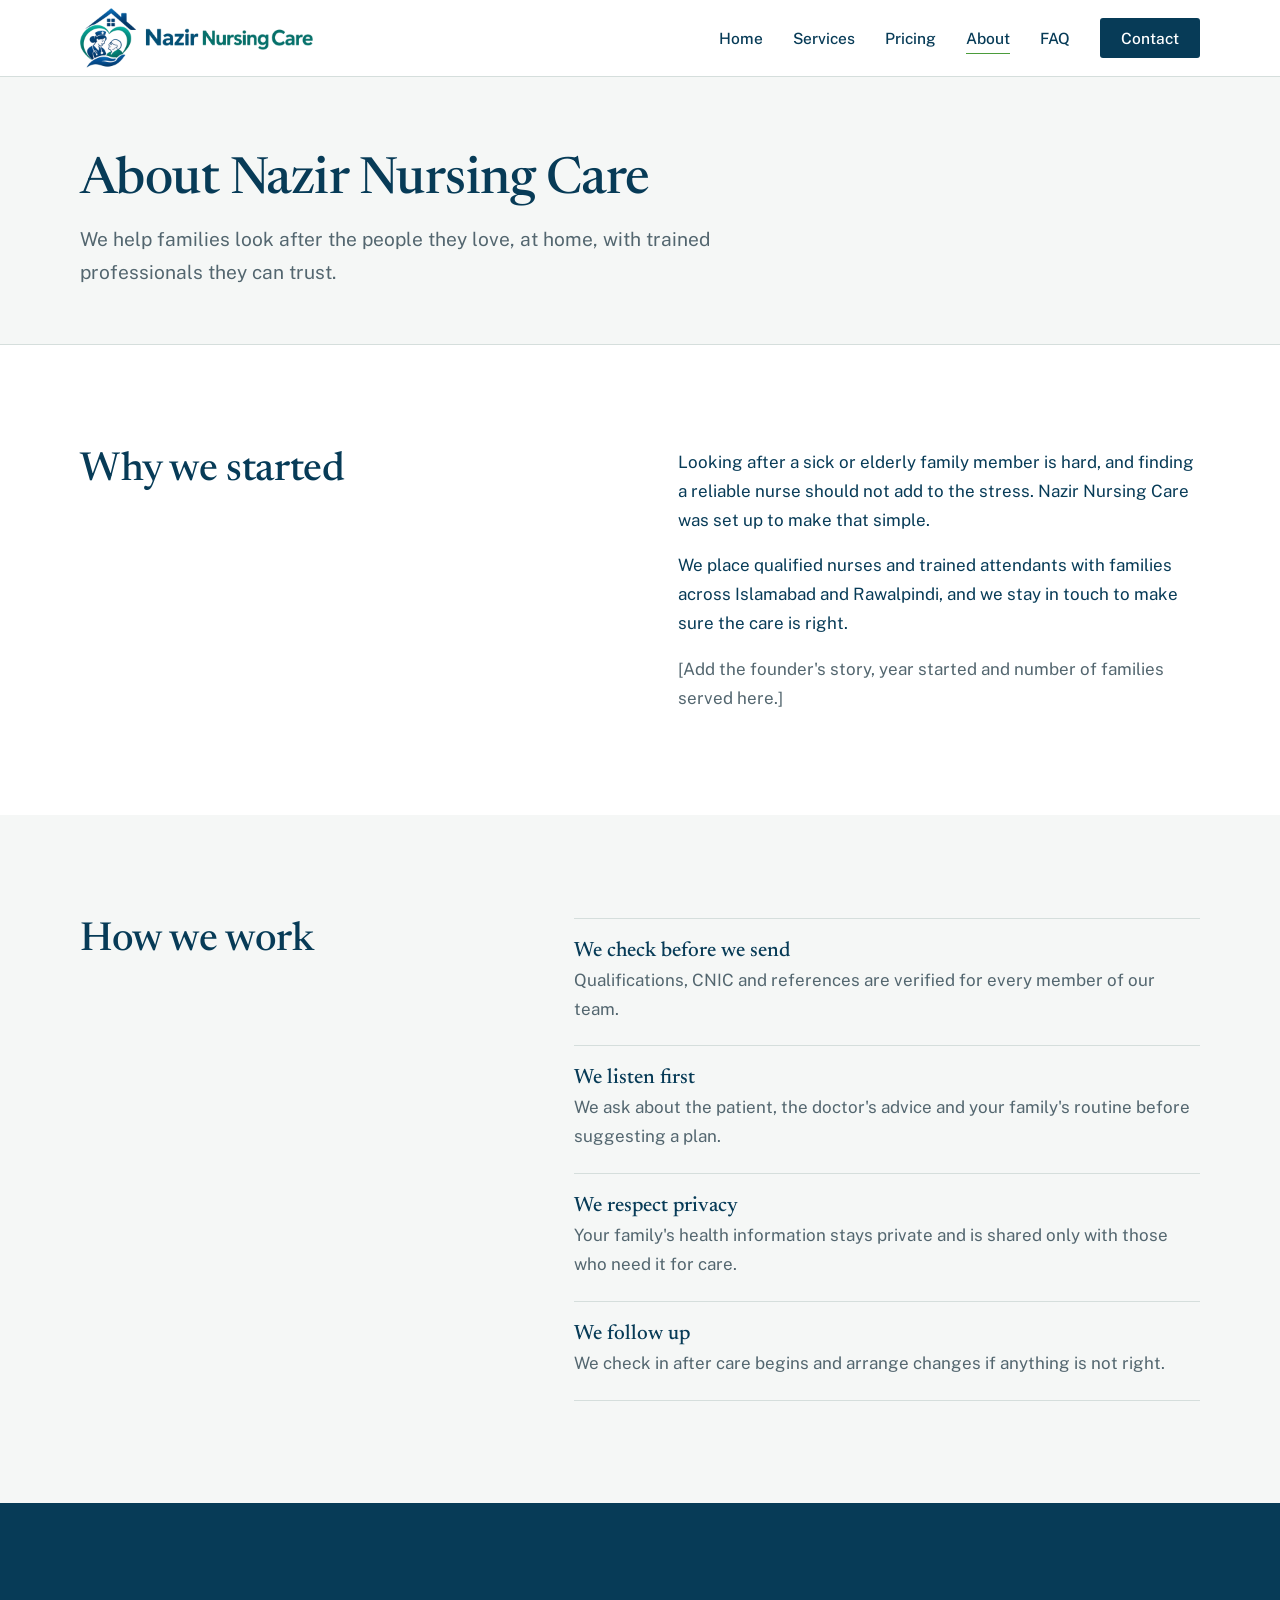
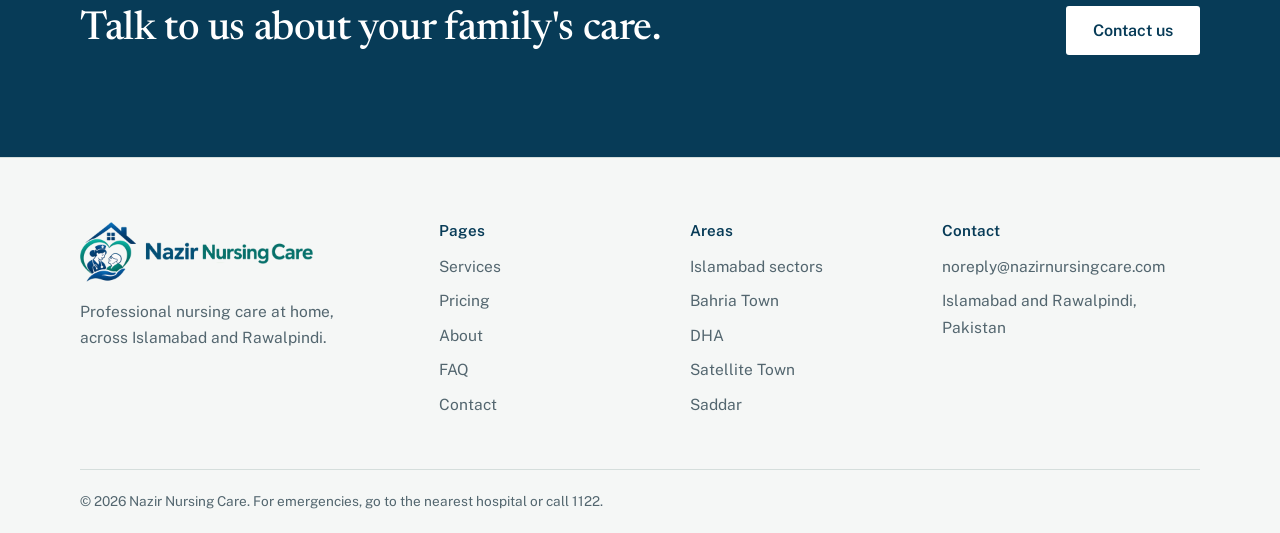
==== about.html @ 5797d5ae "Remove call and WhatsApp, simplify contact to email Co-Authored-By: Claude Sonnet 5.5 <noreply@anthr" ====
<!doctype html>
<html lang="en">
<head>
<meta charset="utf-8">
<meta name="viewport" content="width=device-width,initial-scale=1">
<title>About | Nazir Nursing Care</title>
<meta name="description" content="Nazir Nursing Care provides professional home nursing in Islamabad and Rawalpindi with verified, qualified nurses and attendants.">
<meta property="og:type" content="website">
<meta property="og:site_name" content="Nazir Nursing Care">
<meta property="og:title" content="About | Nazir Nursing Care">
<meta property="og:description" content="Nazir Nursing Care provides professional home nursing in Islamabad and Rawalpindi with verified, qualified nurses and attendants.">
<meta property="og:image" content="https://nazir-nursing-care.mylogiclab.cloud/images/logo-full.png?v=4">
<meta name="theme-color" content="#073b57">
<link rel="preconnect" href="https://fonts.googleapis.com">
<link rel="preconnect" href="https://fonts.gstatic.com" crossorigin>
<link href="https://fonts.googleapis.com/css2?family=Newsreader:opsz,wght@6..72,400;6..72,500&family=Public+Sans:wght@400;500;600&display=swap" rel="stylesheet">
<link rel="icon" href="images/favicon.ico?v=2" sizes="any">
<link rel="icon" href="images/favicon.png?v=2" type="image/png">
<link rel="apple-touch-icon" href="images/apple-touch-icon.png?v=2">
<link rel="stylesheet" href="css/style.css?v=5">
<script type="application/ld+json">
{"@context":"https://schema.org","@type":"MedicalBusiness","name":"Nazir Nursing Care","areaServed":["Islamabad","Rawalpindi"],"address":{"@type":"PostalAddress","addressLocality":"Islamabad","addressCountry":"PK"}}
</script>
</head>
<body>

<header class="site-head">
  <div class="wrap nav">
    <a class="brand" href="index.html"><img src="images/logo-horizontal.png?v=4" alt="Nazir Nursing Care" width="233" height="60"></a>
    <button class="burger" aria-label="Menu" aria-expanded="false"><svg viewBox="0 0 24 24" fill="none" stroke="currentColor" stroke-width="2" stroke-linecap="round"><path d="M3 6h18M3 12h18M3 18h18"/></svg></button>
    <ul class="menu">
      <li><a href="index.html">Home</a></li>
      <li><a href="services.html">Services</a></li>
      <li><a href="pricing.html">Pricing</a></li>
      <li><a href="about.html" aria-current="page">About</a></li>
      <li><a href="faq.html">FAQ</a></li>
      <li><a class="btn btn-ink" href="contact.html">Contact</a></li>
    </ul>
  </div>
</header>

<main>

<section class="page-head"><div class="wrap"><h1>About Nazir Nursing Care</h1><p class="lead">We help families look after the people they love, at home, with trained professionals they can trust.</p></div></section>
<section class="band"><div class="wrap split even">
  <div>
    <h2>Why we started</h2>
  </div>
  <div>
    <p>Looking after a sick or elderly family member is hard, and finding a reliable nurse should not add to the stress. Nazir Nursing Care was set up to make that simple.</p>
    <p style="margin-top:1em">We place qualified nurses and trained attendants with families across Islamabad and Rawalpindi, and we stay in touch to make sure the care is right.</p>
    <p style="margin-top:1em" class="muted">[Add the founder's story, year started and number of families served here.]</p>
  </div>
</div></section>
<section class="band linen"><div class="wrap split">
  <div class="sticky"><h2>How we work</h2></div>
  <ul class="facts">
    <li><b>We check before we send</b><span>Qualifications, CNIC and references are verified for every member of our team.</span></li>
    <li><b>We listen first</b><span>We ask about the patient, the doctor's advice and your family's routine before suggesting a plan.</span></li>
    <li><b>We respect privacy</b><span>Your family's health information stays private and is shared only with those who need it for care.</span></li>
    <li><b>We follow up</b><span>We check in after care begins and arrange changes if anything is not right.</span></li>
  </ul>
</div></section>
<section class="band ink">
  <div class="wrap cta">
    <h2>Talk to us about your family's care.</h2>
    <div class="actions">
      <a class="btn btn-light" href="contact.html">Contact us</a>
    </div>
  </div>
</section>
</main>

<footer class="site-foot">
  <div class="wrap cols">
    <div>
      <a class="brand" href="index.html"><img src="images/logo-horizontal.png?v=4" alt="Nazir Nursing Care" width="233" height="60"></a>
      <p>Professional nursing care at home, across Islamabad and Rawalpindi.</p>
    </div>
    <div><h2>Pages</h2><ul><li><a href="services.html">Services</a></li><li><a href="pricing.html">Pricing</a></li><li><a href="about.html">About</a></li><li><a href="faq.html">FAQ</a></li><li><a href="contact.html">Contact</a></li></ul></div>
    <div><h2>Areas</h2><ul><li>Islamabad sectors</li><li>Bahria Town</li><li>DHA</li><li>Satellite Town</li><li>Saddar</li></ul></div>
    <div><h2>Contact</h2><ul><li><a href="mailto:noreply@nazirnursingcare.com">noreply@nazirnursingcare.com</a></li><li>Islamabad and Rawalpindi, Pakistan</li></ul></div>
  </div>
  <div class="wrap legal">&copy; 2026 Nazir Nursing Care. For emergencies, go to the nearest hospital or call 1122.</div>
</footer>

<script src="js/main.js?v=5"></script>
</body>
</html>
---- css/style.css ----
/* Nazir Nursing Care — design tokens */
:root{
  --ink:#073b57; --blue:#066d9b; --ink-deep:#052c42; --linen:#f5f7f6; --white:#fff;
  --teal:#07726b; --accent:#4b9c3b; --line:#d5dedc; --muted:#53666f; --wa:#1b8f4e;
  --serif:'Newsreader',Georgia,serif; --sans:'Public Sans',system-ui,sans-serif;
  --wrap:1120px;
}
*{box-sizing:border-box;margin:0;padding:0}
html{scroll-behavior:smooth}
body{font-family:var(--sans);color:var(--ink);background:var(--white);font-size:1.0625rem;line-height:1.7;-webkit-font-smoothing:antialiased}
img,svg{max-width:100%;display:block}
a{color:var(--teal)}
:focus-visible{outline:3px solid var(--accent);outline-offset:3px}
.wrap{width:min(var(--wrap),100% - 40px);margin-inline:auto}

/* Type scale */
h1,h2,h3{font-family:var(--serif);font-weight:500;color:var(--ink);letter-spacing:-.01em}
h1{font-size:clamp(2.4rem,5.2vw,4rem);line-height:1.08}
h2{font-size:clamp(1.8rem,3.2vw,2.5rem);line-height:1.15}
h3{font-size:1.4rem;line-height:1.25}
.lead{font-size:1.2rem;color:var(--muted);max-width:34em}
p{max-width:62ch}
.muted{color:var(--muted)}

/* Sections */
.band{padding:clamp(56px,8vw,104px) 0}
.band.linen{background:var(--linen)}
.band.ink{background:var(--ink);color:#d8e4e8}
.band.ink h2,.band.ink h3{color:#fff}
.band.ink .lead{color:#b4c6cd}
.head{margin-bottom:44px}
.head p{margin-top:12px}

/* Buttons */
.btn{display:inline-flex;align-items:center;justify-content:center;gap:10px;padding:14px 26px;border-radius:3px;font:600 1rem var(--sans);text-decoration:none;border:1.5px solid transparent;cursor:pointer;transition:background .2s,color .2s,border-color .2s}
.btn svg{width:18px;height:18px;flex:none}
.btn-ink{background:var(--ink);color:#fff}.btn-ink:hover{background:var(--teal)}
.btn-wa{background:var(--wa);color:#fff}.btn-wa:hover{background:#157a42}
.btn-line{border-color:var(--ink);color:var(--ink);background:transparent}.btn-line:hover{background:var(--ink);color:#fff}
.btn-light{background:#fff;color:var(--ink)}.btn-light:hover{background:var(--linen)}
.btn-ghost{border-color:#5d7b89;color:#fff}.btn-ghost:hover{background:#fff;color:var(--ink)}
.actions{display:flex;flex-wrap:wrap;gap:12px}

/* Header */
.site-head{position:sticky;top:0;z-index:50;background:rgba(255,255,255,.96);backdrop-filter:blur(8px);border-bottom:1px solid var(--line)}
.nav{display:flex;align-items:center;justify-content:space-between;height:76px;gap:20px}
.brand{display:flex;align-items:center;text-decoration:none}
.brand img{height:60px;width:auto}
.menu{display:flex;align-items:center;gap:30px;list-style:none}
.menu a{color:var(--ink);text-decoration:none;font-weight:500;font-size:.97rem;padding:6px 0;border-bottom:1.5px solid transparent}
.menu a:hover,.menu a[aria-current="page"]{border-color:var(--accent)}
.menu .btn{padding:10px 20px;border:1.5px solid transparent;color:#fff}
.menu .btn:hover{border-color:transparent}
.burger{display:none;background:none;border:0;padding:8px;cursor:pointer;color:var(--ink)}
.burger svg{width:28px;height:28px}

/* Hero */
.hero{padding:clamp(48px,7vw,96px) 0;background:var(--linen);border-bottom:1px solid var(--line)}
.hero .wrap{display:grid;grid-template-columns:1.05fr .95fr;gap:clamp(32px,6vw,80px);align-items:center}
.hero h1{margin-bottom:14px;font-size:clamp(2.8rem,6vw,4.6rem);line-height:1.02}
.tagline{font:500 clamp(1.3rem,2.4vw,1.7rem) var(--serif);color:var(--teal);margin-bottom:18px}
.hero .actions{margin:32px 0 26px}
.hero small{display:block;color:var(--muted);font-size:.95rem}
.plan{background:#fff;border:1px solid var(--line);border-radius:6px;box-shadow:0 1px 0 var(--line),0 24px 48px -28px rgba(14,42,59,.35)}
.plan-top{display:flex;justify-content:space-between;gap:12px;padding:18px 24px;border-bottom:1px solid var(--line);font-size:.9rem;color:var(--muted)}
.plan-top b{font:500 1.15rem var(--serif);color:var(--ink)}
.plan ol{list-style:none}
.plan li{display:grid;grid-template-columns:84px 1fr;gap:16px;padding:14px 24px;border-bottom:1px solid var(--line);font-size:.98rem;animation:rowin .6s both}
.plan li:last-child{border-bottom:0}
.plan time{font-weight:600;color:var(--teal);font-variant-numeric:tabular-nums}
.plan li:nth-child(1){animation-delay:.15s}.plan li:nth-child(2){animation-delay:.25s}
.plan li:nth-child(3){animation-delay:.35s}.plan li:nth-child(4){animation-delay:.45s}
.plan li:nth-child(5){animation-delay:.55s}.plan li:nth-child(6){animation-delay:.65s}
.plan li:nth-child(7){animation-delay:.75s}
.plan-foot{padding:14px 24px;background:var(--linen);border-radius:0 0 6px 6px;font-size:.88rem;color:var(--muted)}
@keyframes rowin{from{opacity:0;transform:translateY(8px)}to{opacity:1;transform:none}}

/* Page header (inner pages) */
.page-head{padding:clamp(44px,6vw,80px) 0 clamp(36px,5vw,56px);background:var(--linen);border-bottom:1px solid var(--line)}
.page-head h1{font-size:clamp(2.1rem,4.4vw,3.2rem);margin-bottom:14px}

/* Ruled index lists (services) */
.index{list-style:none;display:grid;grid-template-columns:1fr 1fr;column-gap:56px}
.index li{border-top:1px solid var(--line);padding:22px 0}
.index li:nth-last-child(-n+2){border-bottom:1px solid var(--line)}
.index h3{margin-bottom:6px}
.index p{color:var(--muted);font-size:.98rem}
.index a{color:inherit;text-decoration:none}
.index a:hover h3{color:var(--teal)}

/* Detailed services */
.svc{display:grid;grid-template-columns:.8fr 1.2fr;gap:40px;padding:36px 0;border-top:1px solid var(--line)}
.svc:last-child{border-bottom:1px solid var(--line)}
.svc ul{margin:12px 0 0 1.1em;color:var(--muted)}
.svc li{margin-bottom:4px}

/* Steps (a real sequence) */
.steps{list-style:none;display:grid;grid-template-columns:repeat(3,1fr);gap:40px;counter-reset:s}
.steps li{counter-increment:s;border-top:2px solid var(--accent);padding-top:18px}
.steps li:before{content:counter(s);font:500 2.4rem var(--serif);color:var(--accent);display:block;line-height:1;margin-bottom:12px}
.steps h3{margin-bottom:8px}
.steps p{color:var(--muted)}

/* Commitments */
.split{display:grid;grid-template-columns:.8fr 1.2fr;gap:clamp(32px,6vw,80px);align-items:start}
.split.even{grid-template-columns:1fr 1fr}
.sticky{position:sticky;top:110px}
.facts{list-style:none}
.facts li{padding:22px 0;border-top:1px solid var(--line)}
.facts li:last-child{border-bottom:1px solid var(--line)}
.facts b{display:block;font:500 1.3rem var(--serif);margin-bottom:4px}
.facts span{color:var(--muted)}

/* Table (pricing) */
table{width:100%;border-collapse:collapse}
caption{text-align:left;color:var(--muted);padding-bottom:12px;font-size:.95rem}
th,td{text-align:left;padding:18px 16px 18px 0;border-top:1px solid var(--line);vertical-align:top}
thead th{border-top:0;border-bottom:2px solid var(--ink);font-weight:600;font-size:.92rem;color:var(--muted)}
tbody tr:last-child td,tbody tr:last-child th{border-bottom:1px solid var(--line)}
tbody th{font:500 1.2rem var(--serif);width:34%}
td.rs{font:500 1.3rem var(--serif);white-space:nowrap}
.aside{margin-top:28px;padding:18px 22px;border-left:3px solid var(--accent);background:var(--linen);font-size:.97rem}

/* FAQ */
.faq{max-width:780px}
.faq details{border-top:1px solid var(--line)}
.faq details:last-child{border-bottom:1px solid var(--line)}
.faq summary{cursor:pointer;list-style:none;padding:22px 40px 22px 0;font:500 1.25rem var(--serif);position:relative}
.faq summary::-webkit-details-marker{display:none}
.faq summary:after{content:"";position:absolute;right:6px;top:50%;width:10px;height:10px;border-right:2px solid var(--teal);border-bottom:2px solid var(--teal);transform:translateY(-70%) rotate(45deg);transition:transform .25s}
.faq details[open] summary:after{transform:translateY(-30%) rotate(-135deg)}
.faq details p{padding:0 40px 24px 0;color:var(--muted)}

/* Contact */
.contact{display:grid;grid-template-columns:.9fr 1.1fr;gap:clamp(32px,6vw,80px)}
.rows{list-style:none;max-width:620px}
.rows li{padding:18px 0;border-top:1px solid var(--line)}
.rows li:last-child{border-bottom:1px solid var(--line)}
.rows small{display:block;color:var(--muted);font-size:.88rem}
.rows a,.rows span{font:500 1.3rem var(--serif);color:var(--ink);text-decoration:none}
.rows a:hover{color:var(--teal)}
form{background:#fff;border:1px solid var(--line);border-radius:6px;padding:clamp(22px,4vw,36px)}
form h2{font-size:1.6rem;margin-bottom:20px}
label{display:block;font-weight:600;font-size:.92rem;margin-bottom:6px}
input,select,textarea{width:100%;padding:13px 14px;border:1.5px solid var(--line);border-radius:3px;font:inherit;margin-bottom:18px;background:#fff;color:var(--ink)}
input:focus,select:focus,textarea:focus{border-color:var(--teal);outline:none;box-shadow:0 0 0 3px rgba(31,106,104,.18)}
.hint{font-size:.88rem;color:var(--muted);margin-top:12px}

/* Call to action band */
.cta{display:flex;justify-content:space-between;align-items:center;gap:32px;flex-wrap:wrap}
.cta h2{max-width:16em}

/* Footer */
.site-foot{background:var(--linen);color:var(--muted);border-top:1px solid var(--line);padding:64px 0 0;font-size:.97rem}
.site-foot .cols{display:grid;grid-template-columns:1.5fr 1fr 1fr 1.2fr;gap:36px;padding-bottom:44px}
.site-foot h2{font:600 .95rem var(--sans);color:var(--ink);margin-bottom:14px;letter-spacing:0}
.site-foot a{color:var(--muted);text-decoration:none}.site-foot a:hover{color:var(--ink)}
.site-foot ul{list-style:none}.site-foot li{margin-bottom:8px}
.site-foot p{margin-top:16px;max-width:30ch}
.legal{border-top:1px solid var(--line);padding:20px 0;font-size:.85rem}


@media(max-width:900px){
  .hero .wrap,.split,.split.even,.contact,.svc{grid-template-columns:1fr}
  .index{grid-template-columns:1fr}
  .index li:nth-last-child(2){border-bottom:0}
  .steps{grid-template-columns:1fr;gap:28px}
  .sticky{position:static}
  .site-foot .cols{grid-template-columns:1fr 1fr}
  .burger{display:block}
  .menu{display:none;position:absolute;top:76px;left:0;right:0;background:#fff;flex-direction:column;align-items:stretch;gap:0;padding:6px 20px 20px;border-bottom:1px solid var(--line)}
  .menu.open{display:flex}
  .menu li{border-bottom:1px solid var(--line)}
  .menu a{display:block;padding:14px 0;border:0}
  .menu li:last-child{border:0;padding-top:16px}
}
@media(max-width:520px){
  .brand img{height:46px}
  .site-foot .cols{grid-template-columns:1fr}
  .plan li{grid-template-columns:82px 1fr;gap:12px;padding:12px 18px}
  .plan time{white-space:nowrap}
  .plan-top,.plan-foot{padding-inline:18px}
  .cta .actions,.hero .actions{width:100%}
  .cta .btn,.hero .btn{flex:1 1 100%}
  tbody th{width:auto}
  th,td{padding-right:10px}
}
@media(prefers-reduced-motion:reduce){*{animation:none!important;transition:none!important;scroll-behavior:auto!important}}
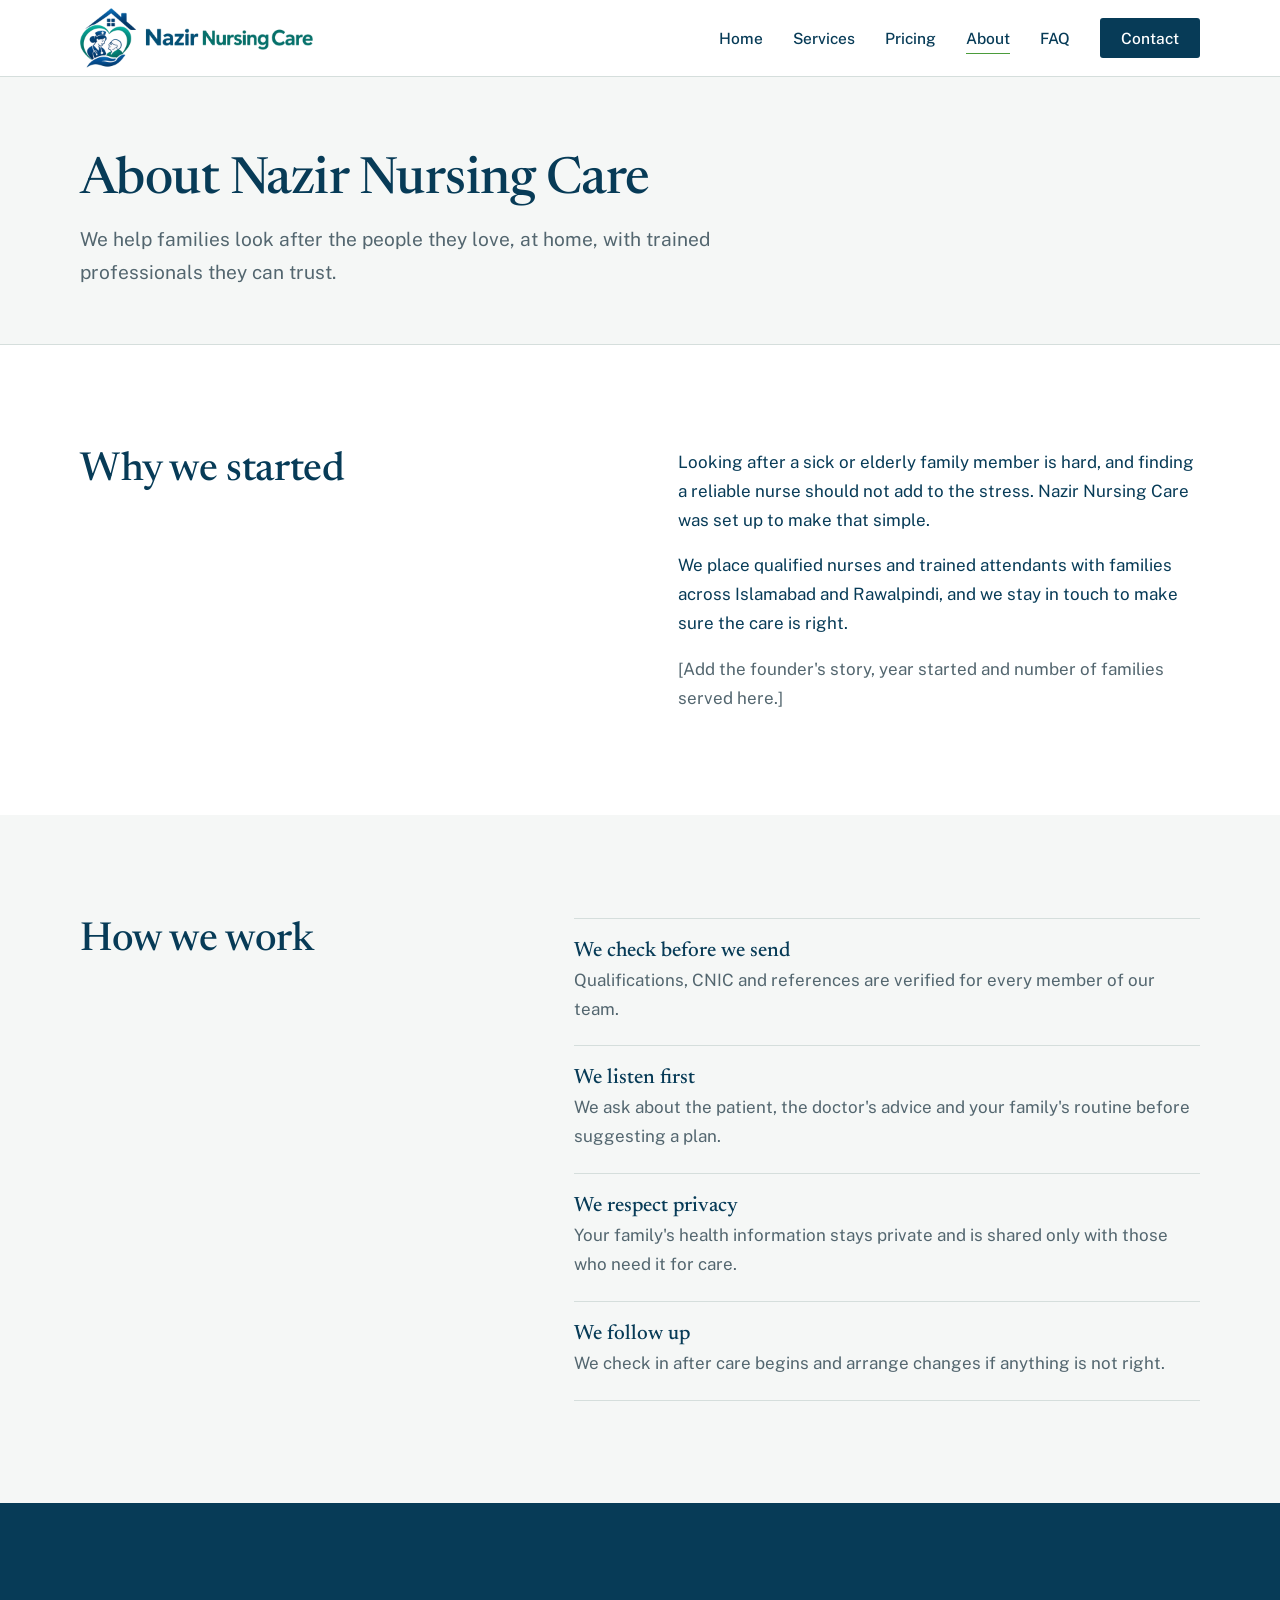
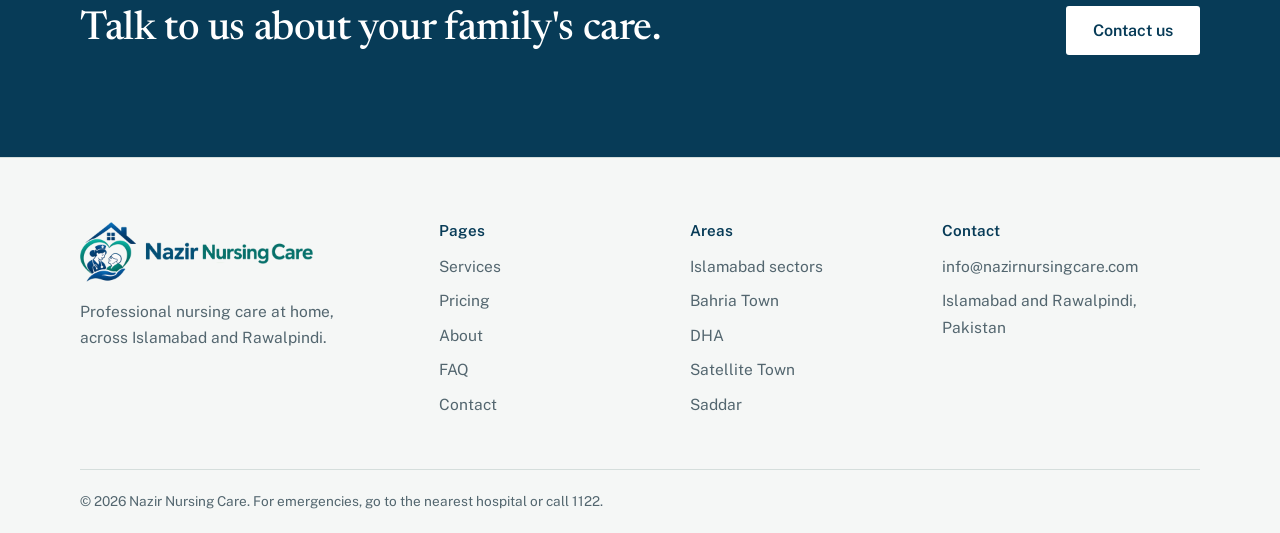
==== commit 1d7415a9: "Remove call and WhatsApp, simplify contact to email Co-Authored-By: Claude Sonnet 5.5 <noreply@anthr" ====
--- a/about.html
+++ b/about.html
@@ -79,7 +79,7 @@
     </div>
     <div><h2>Pages</h2><ul><li><a href="services.html">Services</a></li><li><a href="pricing.html">Pricing</a></li><li><a href="about.html">About</a></li><li><a href="faq.html">FAQ</a></li><li><a href="contact.html">Contact</a></li></ul></div>
     <div><h2>Areas</h2><ul><li>Islamabad sectors</li><li>Bahria Town</li><li>DHA</li><li>Satellite Town</li><li>Saddar</li></ul></div>
-    <div><h2>Contact</h2><ul><li><a href="mailto:noreply@nazirnursingcare.com">noreply@nazirnursingcare.com</a></li><li>Islamabad and Rawalpindi, Pakistan</li></ul></div>
+    <div><h2>Contact</h2><ul><li><a href="mailto:info@nazirnursingcare.com">info@nazirnursingcare.com</a></li><li>Islamabad and Rawalpindi, Pakistan</li></ul></div>
   </div>
   <div class="wrap legal">&copy; 2026 Nazir Nursing Care. For emergencies, go to the nearest hospital or call 1122.</div>
 </footer>
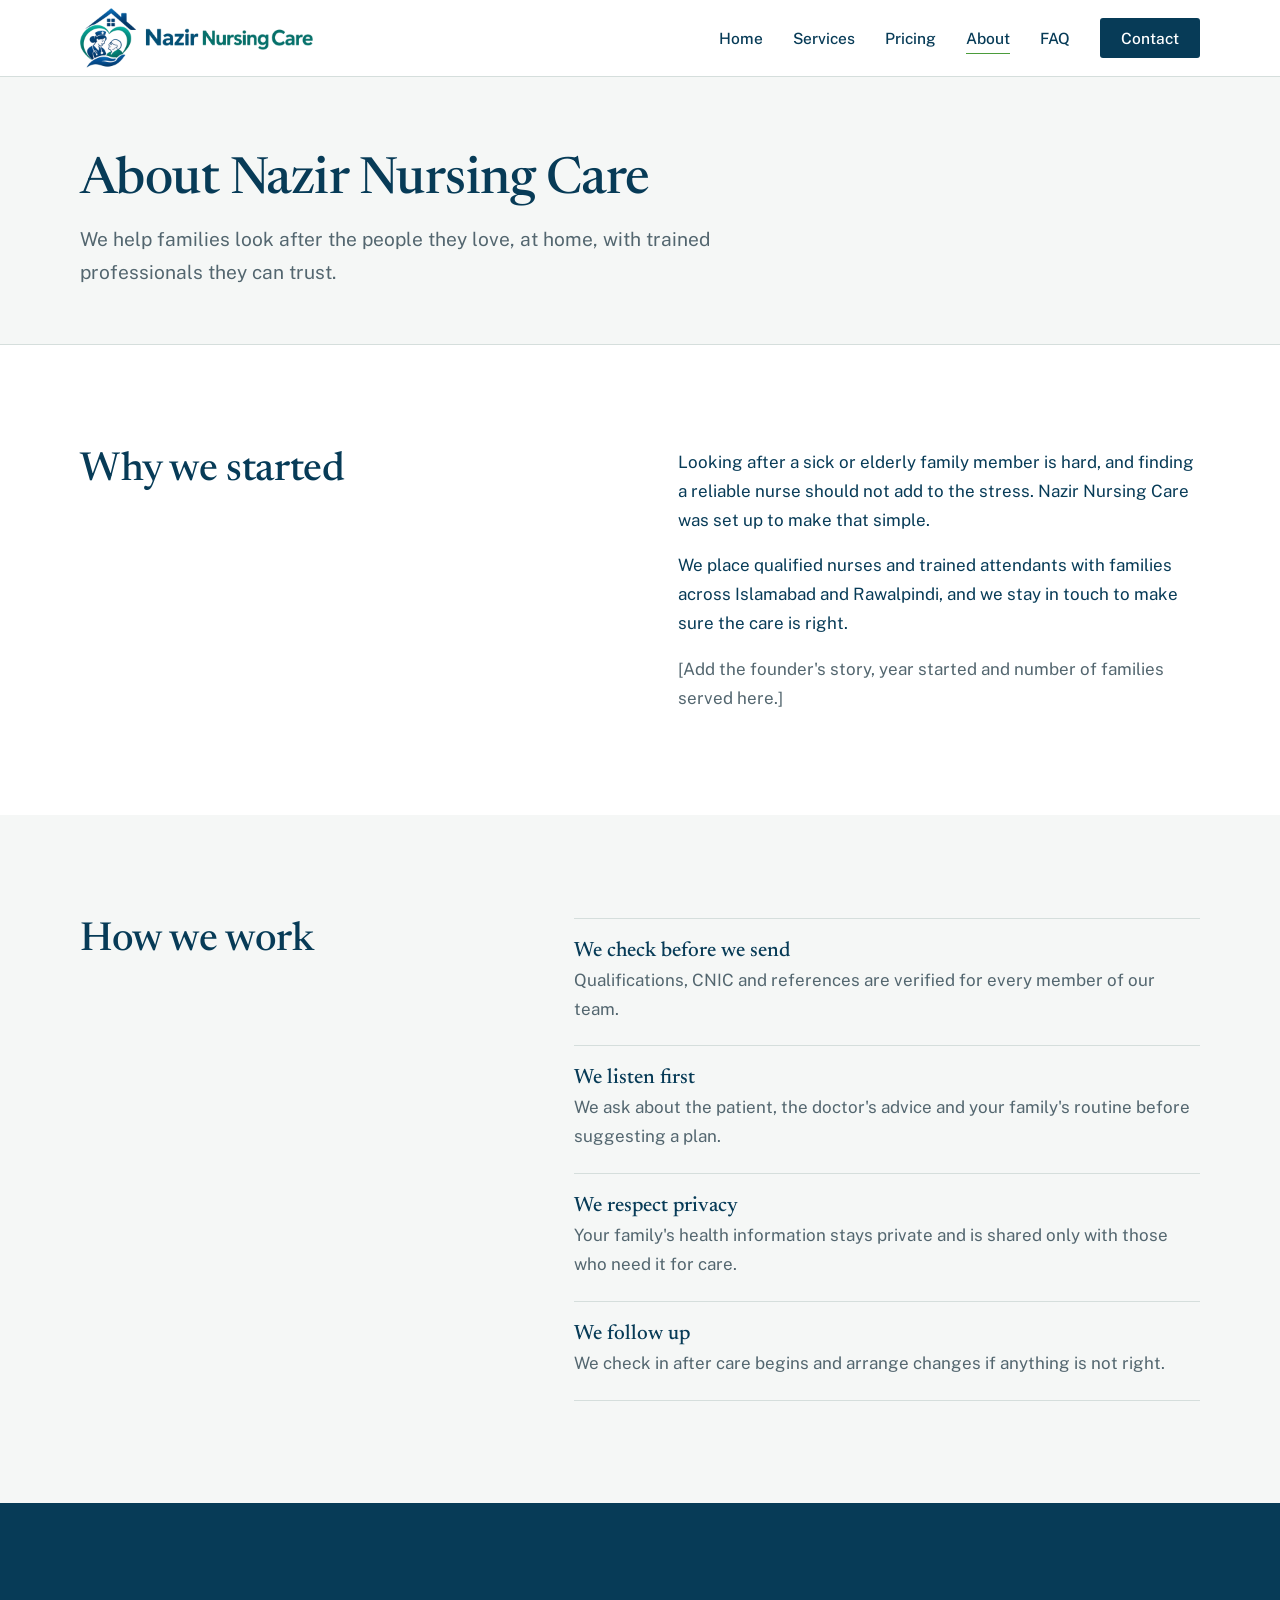
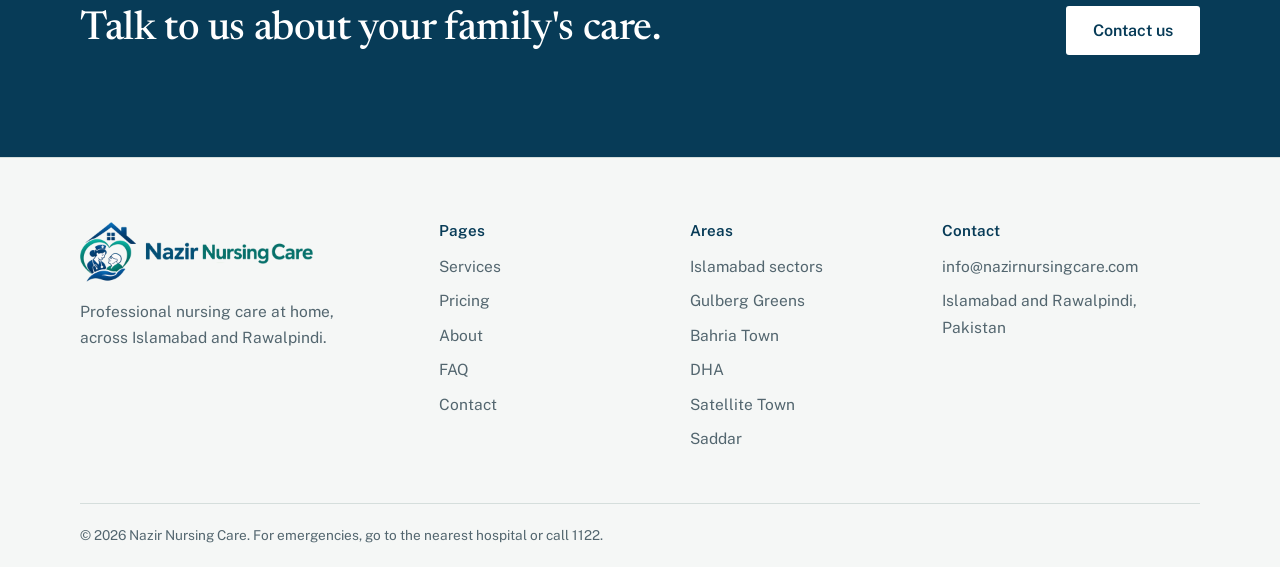
==== commit 38a20c03: "Add Gulberg Greens to service areas Co-Authored-By: Claude Sonnet 5.5 <noreply@anthropic.com>" ====
--- a/about.html
+++ b/about.html
@@ -78,7 +78,7 @@
       <p>Professional nursing care at home, across Islamabad and Rawalpindi.</p>
     </div>
     <div><h2>Pages</h2><ul><li><a href="services.html">Services</a></li><li><a href="pricing.html">Pricing</a></li><li><a href="about.html">About</a></li><li><a href="faq.html">FAQ</a></li><li><a href="contact.html">Contact</a></li></ul></div>
-    <div><h2>Areas</h2><ul><li>Islamabad sectors</li><li>Bahria Town</li><li>DHA</li><li>Satellite Town</li><li>Saddar</li></ul></div>
+    <div><h2>Areas</h2><ul><li>Islamabad sectors</li><li>Gulberg Greens</li><li>Bahria Town</li><li>DHA</li><li>Satellite Town</li><li>Saddar</li></ul></div>
     <div><h2>Contact</h2><ul><li><a href="mailto:info@nazirnursingcare.com">info@nazirnursingcare.com</a></li><li>Islamabad and Rawalpindi, Pakistan</li></ul></div>
   </div>
   <div class="wrap legal">&copy; 2026 Nazir Nursing Care. For emergencies, go to the nearest hospital or call 1122.</div>
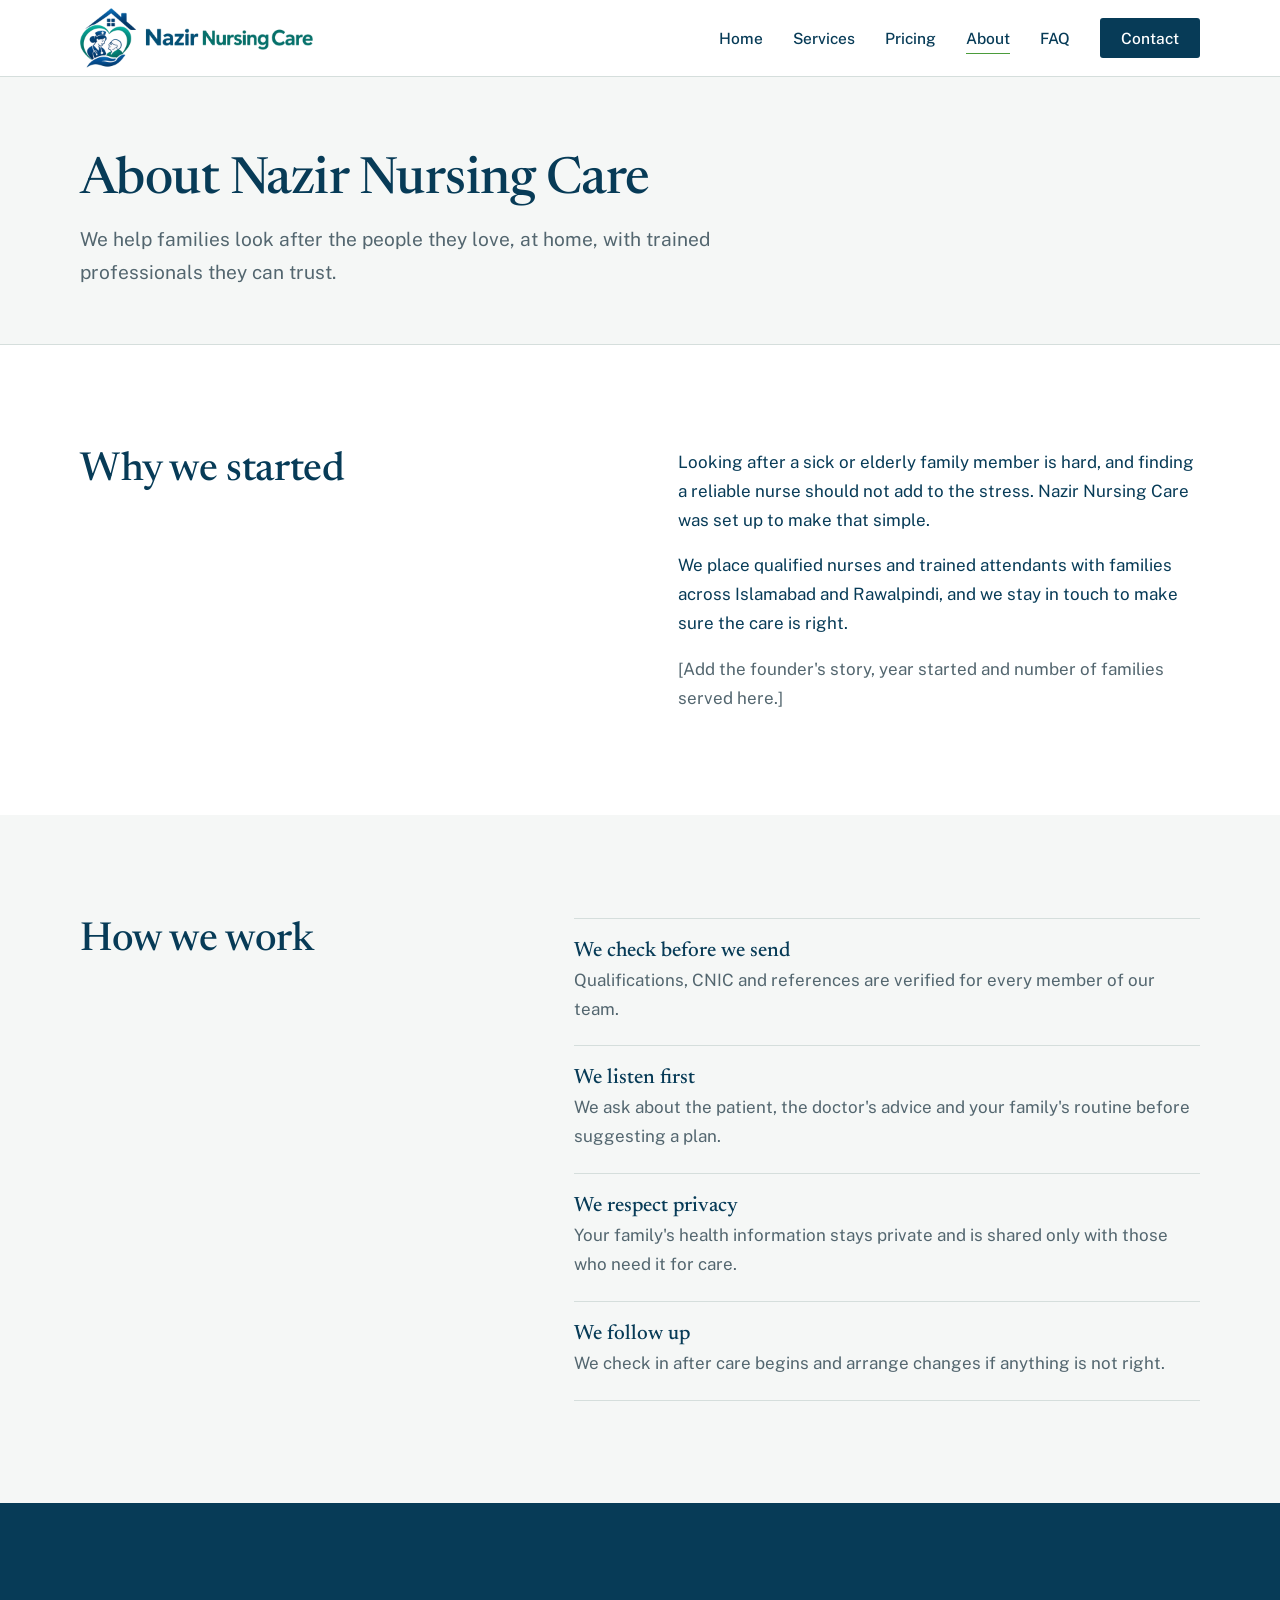
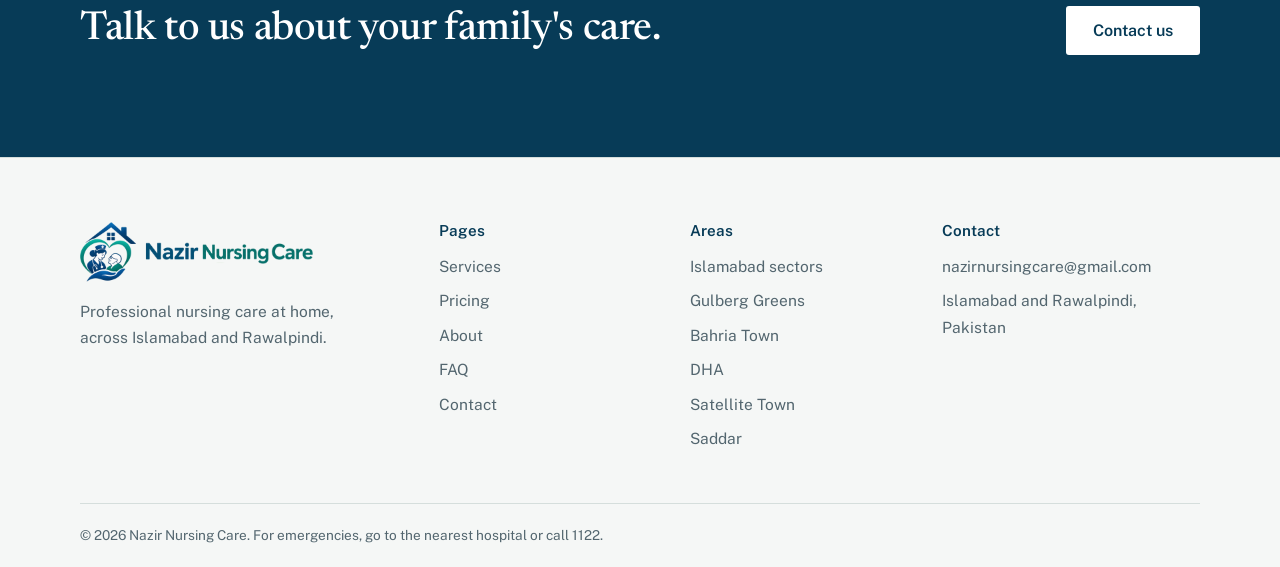
==== commit 91b4fca0: "Hero photo, Gulberg Greens, Gmail contact address Replace the hero card with a nurse and patient pho" ====
--- a/about.html
+++ b/about.html
@@ -17,7 +17,7 @@
 <link rel="icon" href="images/favicon.ico?v=2" sizes="any">
 <link rel="icon" href="images/favicon.png?v=2" type="image/png">
 <link rel="apple-touch-icon" href="images/apple-touch-icon.png?v=2">
-<link rel="stylesheet" href="css/style.css?v=5">
+<link rel="stylesheet" href="css/style.css?v=7">
 <script type="application/ld+json">
 {"@context":"https://schema.org","@type":"MedicalBusiness","name":"Nazir Nursing Care","areaServed":["Islamabad","Rawalpindi"],"address":{"@type":"PostalAddress","addressLocality":"Islamabad","addressCountry":"PK"}}
 </script>
@@ -79,7 +79,7 @@
     </div>
     <div><h2>Pages</h2><ul><li><a href="services.html">Services</a></li><li><a href="pricing.html">Pricing</a></li><li><a href="about.html">About</a></li><li><a href="faq.html">FAQ</a></li><li><a href="contact.html">Contact</a></li></ul></div>
     <div><h2>Areas</h2><ul><li>Islamabad sectors</li><li>Gulberg Greens</li><li>Bahria Town</li><li>DHA</li><li>Satellite Town</li><li>Saddar</li></ul></div>
-    <div><h2>Contact</h2><ul><li><a href="mailto:info@nazirnursingcare.com">info@nazirnursingcare.com</a></li><li>Islamabad and Rawalpindi, Pakistan</li></ul></div>
+    <div><h2>Contact</h2><ul><li><a href="mailto:nazirnursingcare@gmail.com">nazirnursingcare@gmail.com</a></li><li>Islamabad and Rawalpindi, Pakistan</li></ul></div>
   </div>
   <div class="wrap legal">&copy; 2026 Nazir Nursing Care. For emergencies, go to the nearest hospital or call 1122.</div>
 </footer>
--- a/css/style.css
+++ b/css/style.css
@@ -61,19 +61,8 @@
 .tagline{font:500 clamp(1.3rem,2.4vw,1.7rem) var(--serif);color:var(--teal);margin-bottom:18px}
 .hero .actions{margin:32px 0 26px}
 .hero small{display:block;color:var(--muted);font-size:.95rem}
-.plan{background:#fff;border:1px solid var(--line);border-radius:6px;box-shadow:0 1px 0 var(--line),0 24px 48px -28px rgba(14,42,59,.35)}
-.plan-top{display:flex;justify-content:space-between;gap:12px;padding:18px 24px;border-bottom:1px solid var(--line);font-size:.9rem;color:var(--muted)}
-.plan-top b{font:500 1.15rem var(--serif);color:var(--ink)}
-.plan ol{list-style:none}
-.plan li{display:grid;grid-template-columns:84px 1fr;gap:16px;padding:14px 24px;border-bottom:1px solid var(--line);font-size:.98rem;animation:rowin .6s both}
-.plan li:last-child{border-bottom:0}
-.plan time{font-weight:600;color:var(--teal);font-variant-numeric:tabular-nums}
-.plan li:nth-child(1){animation-delay:.15s}.plan li:nth-child(2){animation-delay:.25s}
-.plan li:nth-child(3){animation-delay:.35s}.plan li:nth-child(4){animation-delay:.45s}
-.plan li:nth-child(5){animation-delay:.55s}.plan li:nth-child(6){animation-delay:.65s}
-.plan li:nth-child(7){animation-delay:.75s}
-.plan-foot{padding:14px 24px;background:var(--linen);border-radius:0 0 6px 6px;font-size:.88rem;color:var(--muted)}
-@keyframes rowin{from{opacity:0;transform:translateY(8px)}to{opacity:1;transform:none}}
+
+.hero-photo img{width:100%;height:auto;aspect-ratio:5/4;object-fit:cover;object-position:60% 40%;border-radius:6px;box-shadow:0 24px 48px -28px rgba(7,59,87,.45)}
 
 /* Page header (inner pages) */
 .page-head{padding:clamp(44px,6vw,80px) 0 clamp(36px,5vw,56px);background:var(--linen);border-bottom:1px solid var(--line)}
@@ -177,9 +166,6 @@
 @media(max-width:520px){
   .brand img{height:46px}
   .site-foot .cols{grid-template-columns:1fr}
-  .plan li{grid-template-columns:82px 1fr;gap:12px;padding:12px 18px}
-  .plan time{white-space:nowrap}
-  .plan-top,.plan-foot{padding-inline:18px}
   .cta .actions,.hero .actions{width:100%}
   .cta .btn,.hero .btn{flex:1 1 100%}
   tbody th{width:auto}
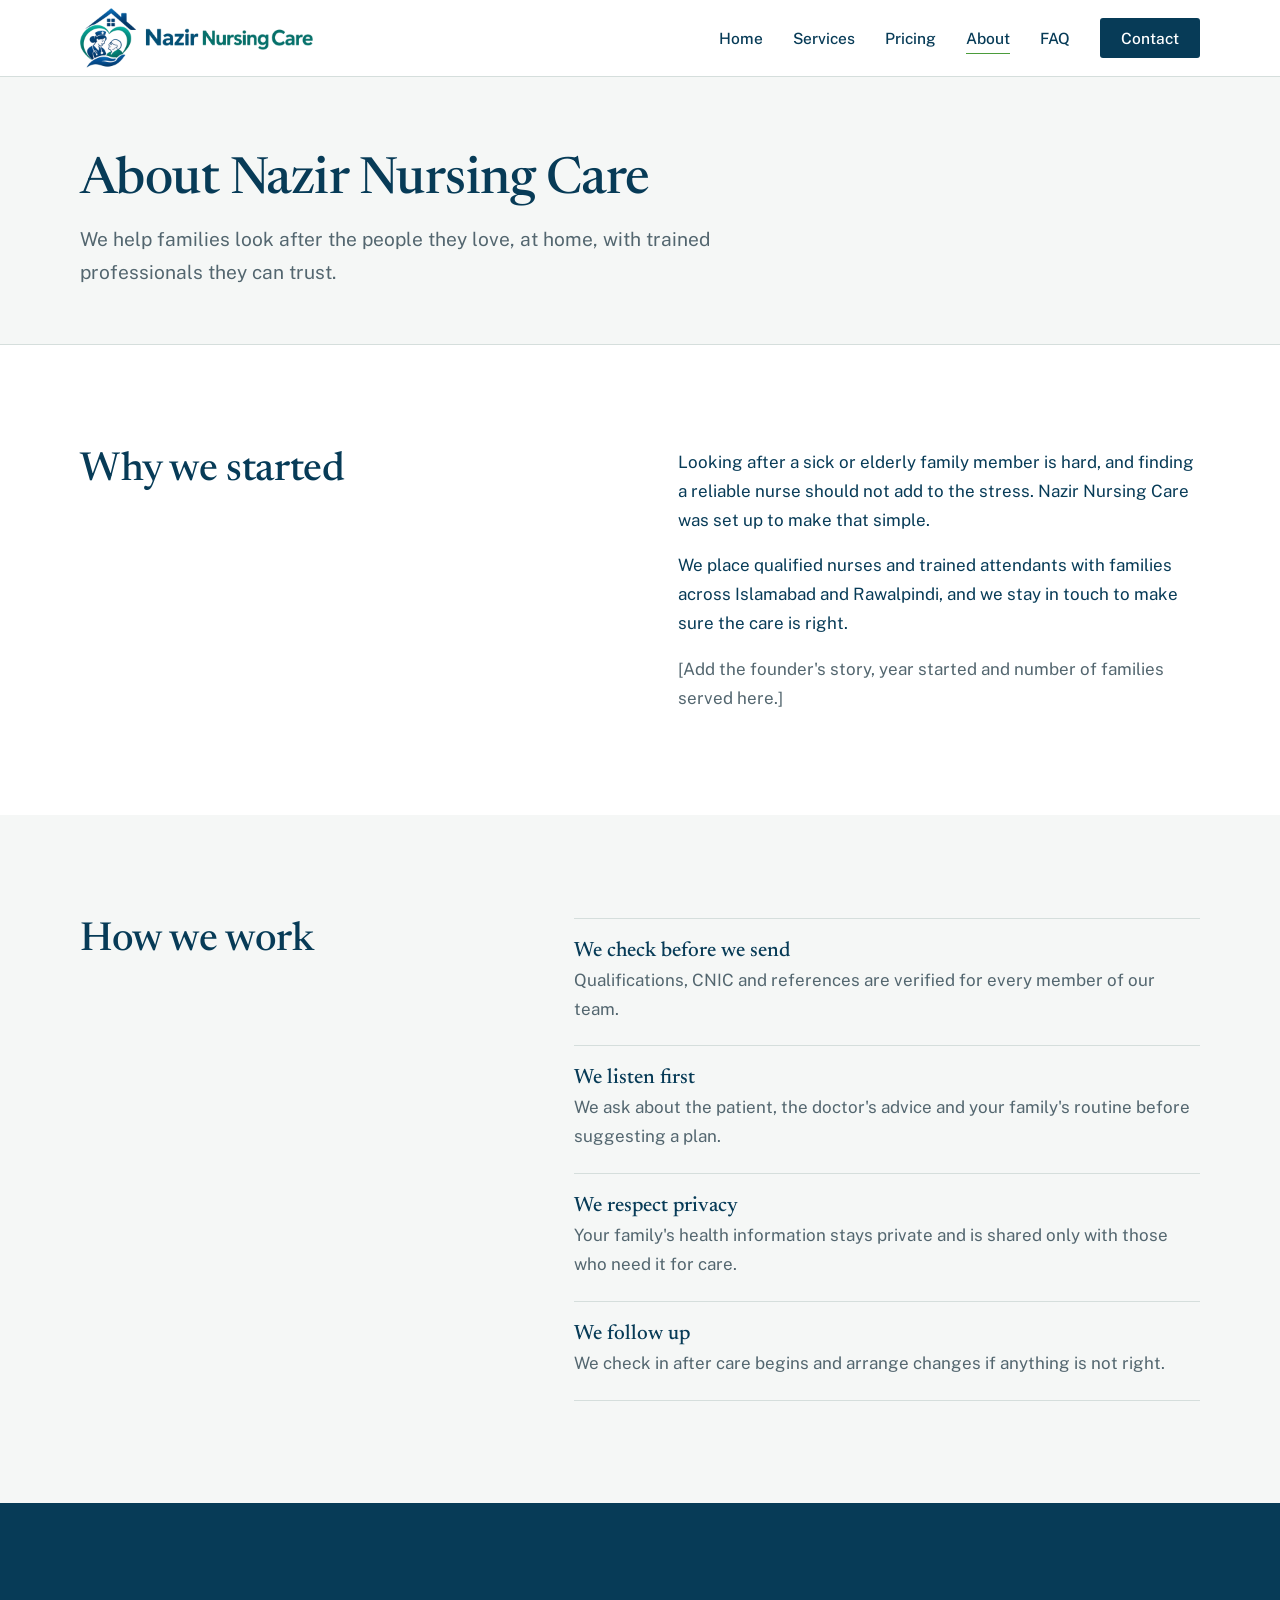
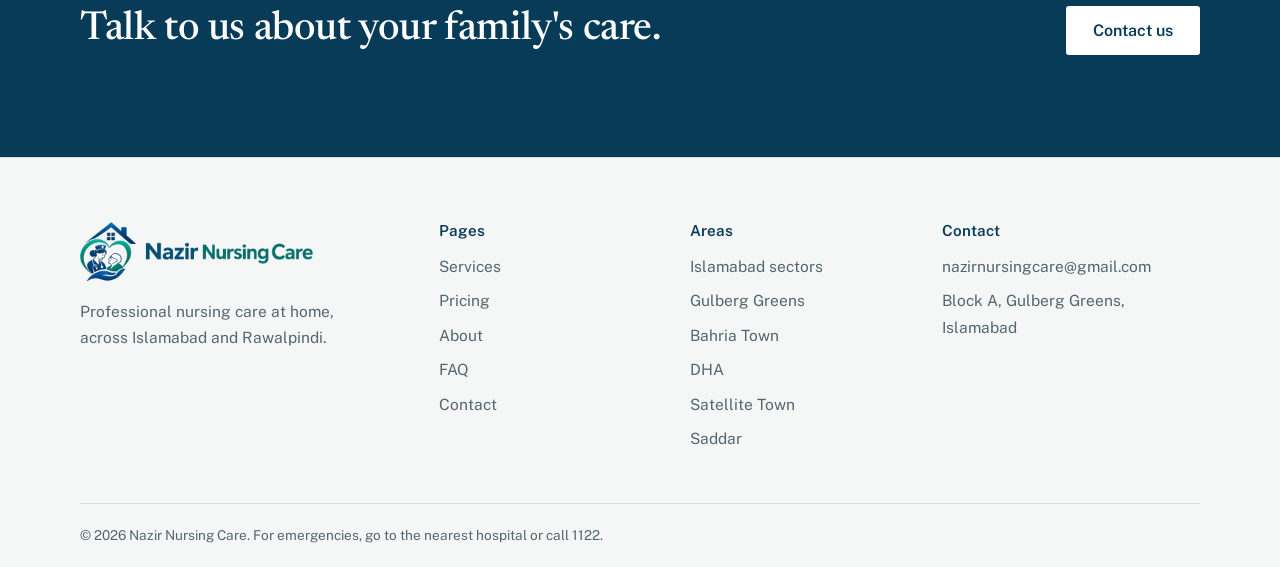
==== commit 4d17bb46: "Add office address: Block A, Gulberg Greens, Islamabad Co-Authored-By: Claude Sonnet 5.5 <noreply@an" ====
--- a/about.html
+++ b/about.html
@@ -19,7 +19,7 @@
 <link rel="apple-touch-icon" href="images/apple-touch-icon.png?v=2">
 <link rel="stylesheet" href="css/style.css?v=7">
 <script type="application/ld+json">
-{"@context":"https://schema.org","@type":"MedicalBusiness","name":"Nazir Nursing Care","areaServed":["Islamabad","Rawalpindi"],"address":{"@type":"PostalAddress","addressLocality":"Islamabad","addressCountry":"PK"}}
+{"@context":"https://schema.org","@type":"MedicalBusiness","name":"Nazir Nursing Care","areaServed":["Islamabad","Rawalpindi"],"address":{"@type":"PostalAddress","streetAddress":"Block A, Gulberg Greens","addressLocality":"Islamabad","addressCountry":"PK"}}
 </script>
 </head>
 <body>
@@ -79,7 +79,7 @@
     </div>
     <div><h2>Pages</h2><ul><li><a href="services.html">Services</a></li><li><a href="pricing.html">Pricing</a></li><li><a href="about.html">About</a></li><li><a href="faq.html">FAQ</a></li><li><a href="contact.html">Contact</a></li></ul></div>
     <div><h2>Areas</h2><ul><li>Islamabad sectors</li><li>Gulberg Greens</li><li>Bahria Town</li><li>DHA</li><li>Satellite Town</li><li>Saddar</li></ul></div>
-    <div><h2>Contact</h2><ul><li><a href="mailto:nazirnursingcare@gmail.com">nazirnursingcare@gmail.com</a></li><li>Islamabad and Rawalpindi, Pakistan</li></ul></div>
+    <div><h2>Contact</h2><ul><li><a href="mailto:nazirnursingcare@gmail.com">nazirnursingcare@gmail.com</a></li><li>Block A, Gulberg Greens, Islamabad</li></ul></div>
   </div>
   <div class="wrap legal">&copy; 2026 Nazir Nursing Care. For emergencies, go to the nearest hospital or call 1122.</div>
 </footer>
